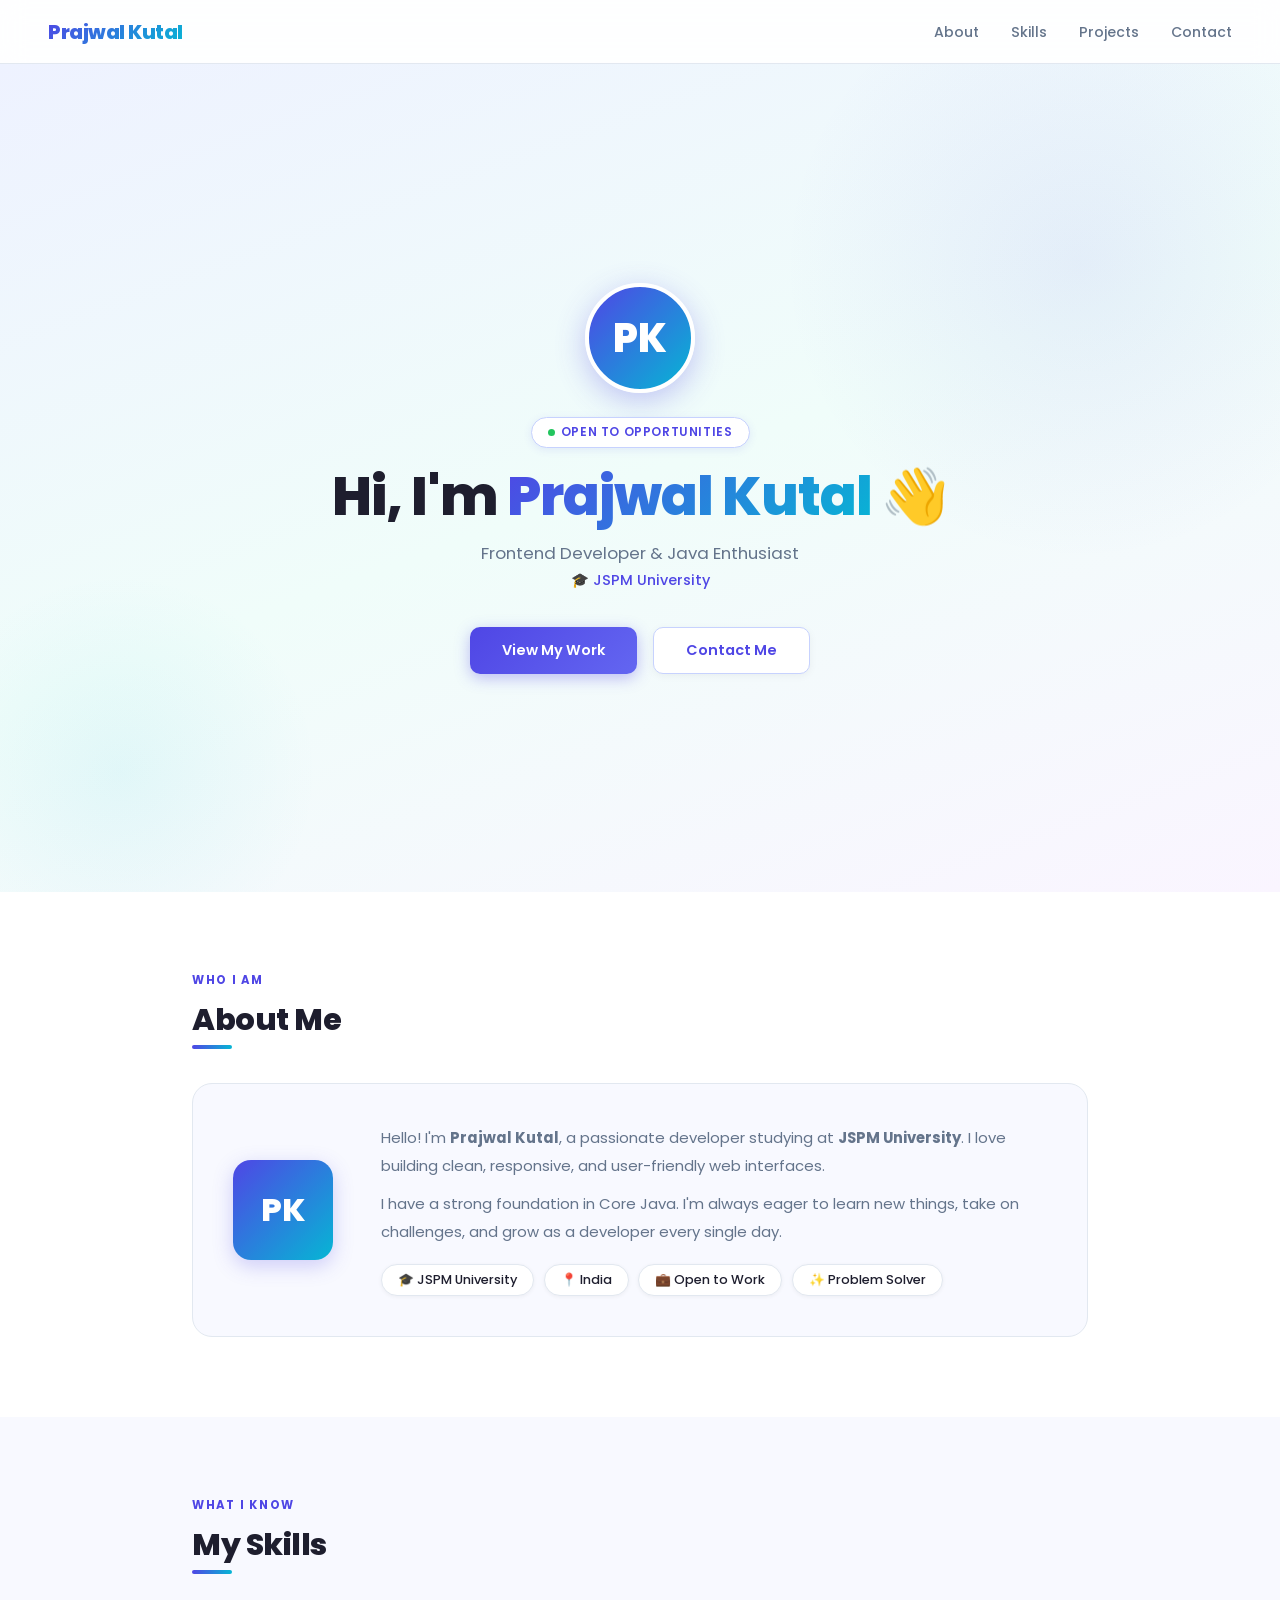
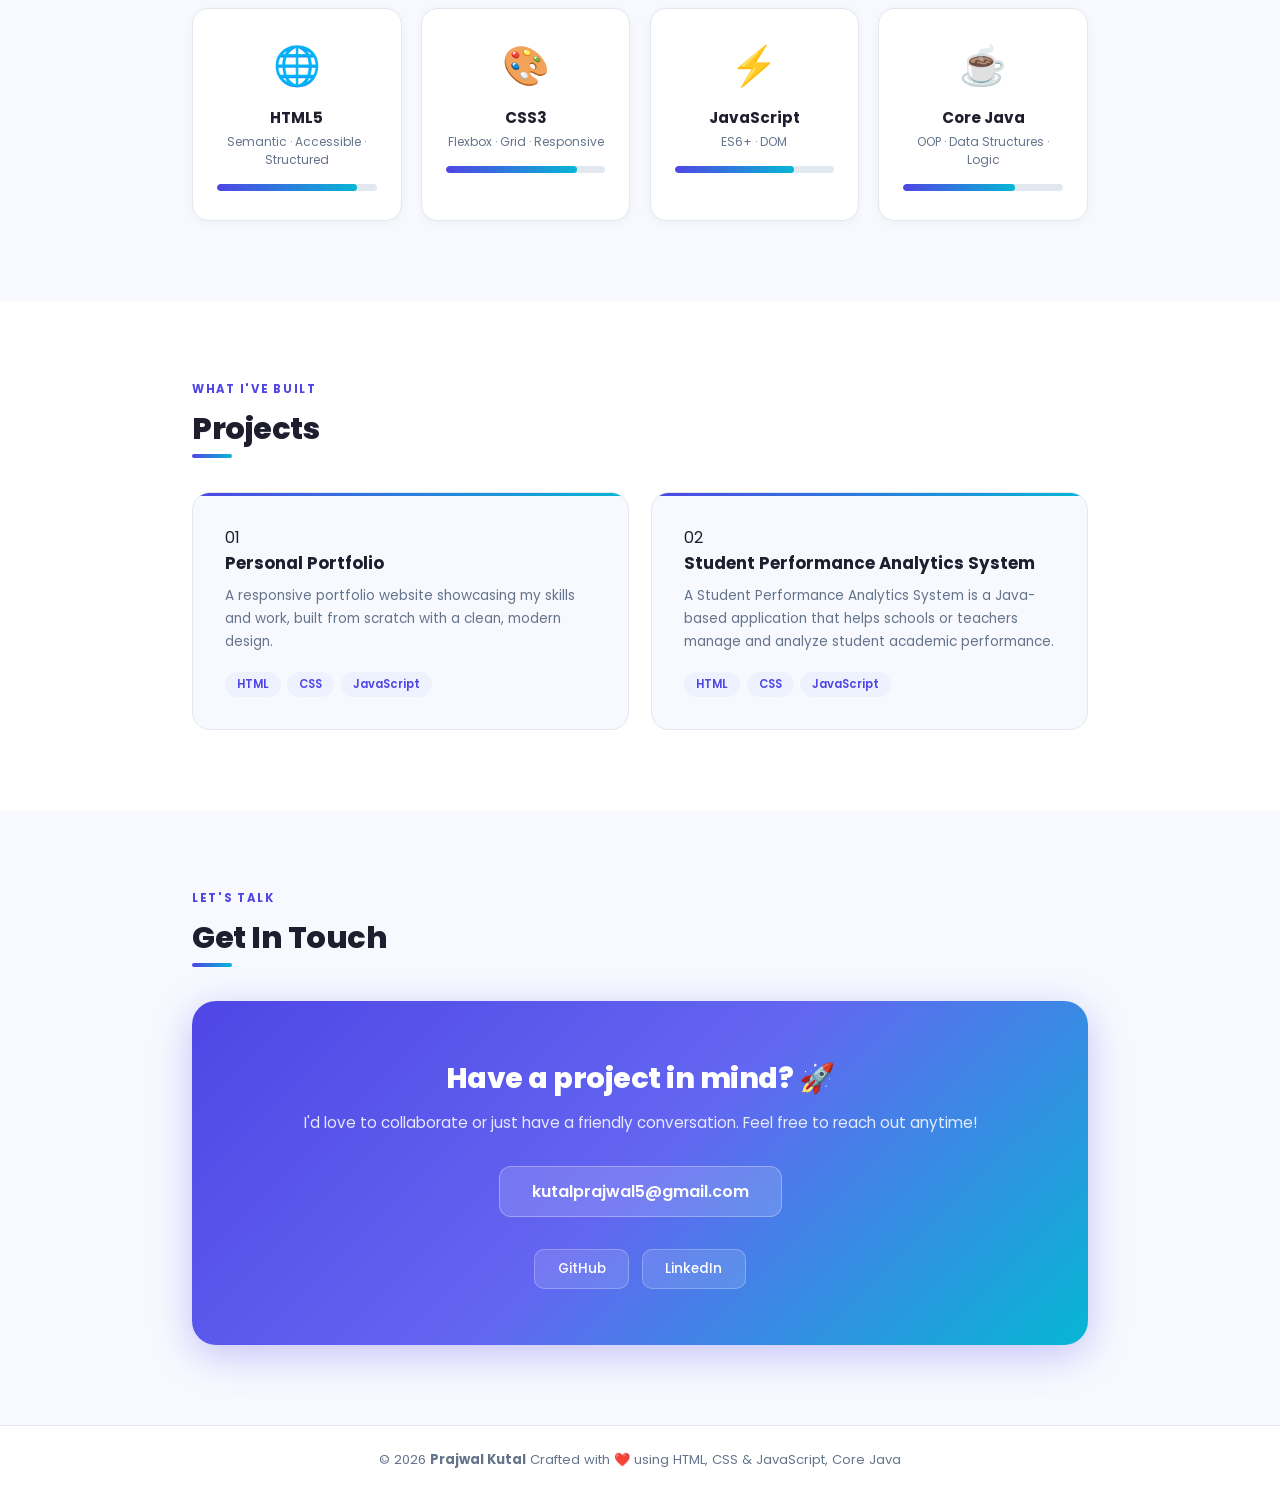
==== index.html @ bf202214 "Successfully Done myPortfolio" ====
<!DOCTYPE html>
<html lang="en">
<head>
  <meta charset="UTF-8" />
  <meta name="viewport" content="width=device-width, initial-scale=1.0"/>
  <title>Prajwal Kutal | Portfolio</title>
  <link href="https://fonts.googleapis.com/css2?family=Poppins:wght@300;400;500;600;700;800&display=swap" rel="stylesheet"/>
  <link rel="stylesheet" href="style.css">
</head>
<body>

<!-- ── NAVBAR ── -->
<nav>
  <div class="logo">Prajwal Kutal</div>
  <button class="hamburger" id="ham">☰</button>
  <ul class="nav-links" id="navLinks">
    <li><a href="#about">About</a></li>
    <li><a href="#skills">Skills</a></li>
    <li><a href="#projects">Projects</a></li>
    <li><a href="#contact">Contact</a></li>
  </ul>
</nav>

<!-- ── HERO ── -->
<section class="hero" id="home">
  <div class="hero-inner">
    <div class="hero-avatar">PK</div>
    <div class="hero-badge"><span class="dot"></span> Open to Opportunities</div>
    <h1>Hi, I'm <span>Prajwal Kutal</span> 👋</h1>
    <p class="hero-role">Frontend Developer & Java Enthusiast</p>
    <p class="hero-college">🎓 JSPM University</p>
    <div class="hero-btns">
      <a href="#projects" class="btn btn-primary">View My Work</a>
      <a href="#contact" class="btn btn-ghost">Contact Me</a>
    </div>
  </div>
</section>

<!-- ── ABOUT ── -->
<section id="about">
  <div class="sec">
    <div class="sec-header">
      <div class="sec-label">Who I Am</div>
      <div class="sec-title">About Me</div>
    </div>
    <div class="about-card">
      <div class="about-avatar-sm">PK</div>
      <div class="about-right">
        <p>Hello! I'm <strong>Prajwal Kutal</strong>, a passionate developer studying at <strong>JSPM University</strong>. I love building clean, responsive, and user-friendly web interfaces.</p>
        <p>I have a strong foundation in Core Java. I'm always eager to learn new things, take on challenges, and grow as a developer every single day.</p>
        <div class="info-chips">
          <span class="chip">🎓 JSPM University</span>
          <span class="chip">📍 India</span>
          <span class="chip">💼 Open to Work</span>
          <span class="chip">✨ Problem Solver</span>
        </div>
      </div>
    </div>
  </div>
</section>

<section id="skills" >
  <div class="sec">
    <div class="sec-header">
      <div class="sec-label">What I Know</div>
      <div class="sec-title">My Skills</div>
    </div>
    <div class="skills-grid" id="skillsGrid">
      <div class="skill-card" data-pct="88">
        <span class="skill-emoji">🌐</span>
        <div class="skill-name">HTML5</div>
        <div class="skill-level-txt">Semantic · Accessible · Structured</div>
        <div class="bar-bg"><div class="bar-fill"></div></div>
      </div>
      <div class="skill-card" data-pct="82">
        <span class="skill-emoji">🎨</span>
        <div class="skill-name">CSS3</div>
        <div class="skill-level-txt">Flexbox · Grid · Responsive</div>
        <div class="bar-bg"><div class="bar-fill"></div></div>
      </div>
      <div class="skill-card" data-pct="75">
        <span class="skill-emoji">⚡</span>
        <div class="skill-name">JavaScript</div>
        <div class="skill-level-txt">ES6+ · DOM</div>
        <div class="bar-bg"><div class="bar-fill"></div></div>
      </div>
      <div class="skill-card" data-pct="70">
        <span class="skill-emoji">☕</span>
        <div class="skill-name">Core Java</div>
        <div class="skill-level-txt">OOP · Data Structures · Logic</div>
        <div class="bar-bg"><div class="bar-fill"></div></div>
      </div>
    </div>
  </div>
</section>

<!-- ── PROJECTS ── -->
<section id="projects">
  <div class="sec">
    <div class="sec-header">
      <div class="sec-label">What I've Built</div>
      <div class="sec-title">Projects</div>
    </div>
    <div class="projects-grid">
      <div class="project-card">
        <div class="project-num">01</div>
        <div class="project-title">Personal Portfolio</div>
        <p class="project-desc">A responsive portfolio website showcasing my skills and work, built from scratch with a clean, modern design.</p>
        <div class="tags">
          <span class="tag">HTML</span><span class="tag">CSS</span><span class="tag">JavaScript</span>
        </div>
      </div>
      <div class="project-card">
        <div class="project-num">02</div>
        <div class="project-title">Student Performance Analytics System</div>
        <p class="project-desc">A Student Performance Analytics System is a Java-based application that helps schools or teachers manage and analyze student academic performance.</p>
        <div class="tags">
          <span class="tag">HTML</span><span class="tag">CSS</span><span class="tag">JavaScript</span>
        </div>
      </div>

    </div>
  </div>
</section>

<!-- ── CONTACT ── -->
<section id="contact" style="background: var(--bg);">
  <div class="sec">
    <div class="sec-header">
      <div class="sec-label">Let's Talk</div>
      <div class="sec-title">Get In Touch</div>
    </div>
    <div class="contact-card">
      <h3>Have a project in mind? 🚀</h3>
      <p>I'd love to collaborate or just have a friendly conversation. Feel free to reach out anytime!</p>
      <a href="mailto:kutalprajwal5@gmail.com" class="contact-email">kutalprajwal5@gmail.com</a>
      <div class="social-links">
        <a href="https://github.com/prajwalkutal" class="social-btn"  target="_blank" >
          GitHub
        </a>
        <a href="https://www.linkedin.com/in/prajwal-kutal-a06705308/" class="social-btn"  target="_blank" >
         
          LinkedIn
        </a>
        
      
      </div>
    </div>
  </div>
</section>

<!-- ── FOOTER ── -->
<footer>
  © 2026 <strong>Prajwal Kutal</strong> Crafted with ❤️ using HTML, CSS &amp; JavaScript, Core Java
</footer>

<script src="portfolio.js"></script>

</body>
</html>
---- style.css ----
:root {
  --primary: #4f46e5;
  --accent: #06b6d4;
  --bg: #f8f9ff;
  --card: #ffffff;
  --text: #1e1e2e;
  --muted: #64748b;
  --border: #e2e8f0;
}

* {
  margin: 0;
  padding: 0;
  box-sizing: border-box;
}
html {
  scroll-behavior: smooth;
}
body {
  font-family: "Poppins", sans-serif;
  background: var(--bg);
  color: var(--text);
}


/* NAVBAR */
nav {
  position: sticky;
  top: 0;
  z-index: 200;
  background: rgba(255, 255, 255, 0.85);
  /* background: rgba(246, 241, 241, 0.85); */
  backdrop-filter: blur(12px);
  border-bottom: 1px solid var(--border);
  padding: 0 3rem;
  height: 64px;
  display: flex;
  align-items: center;
  justify-content: space-between;
}
.logo {
  font-size: 1.25rem;
  font-weight: 800;
  letter-spacing: -0.5px;
  background: linear-gradient(135deg, var(--primary), var(--accent));
  background-clip: text;
  -webkit-text-fill-color: transparent;
}
.nav-links {
  display: flex;
  gap: 2rem;
  list-style: none;
}
.nav-links a {
  text-decoration: none;
  color: var(--muted);
  font-size: 0.88rem;
  font-weight: 500;
  position: relative;
  padding-bottom: 2px;
  transition: color 0.2s;
}
.nav-links a::after {
  content: "";
  position: absolute;
  left: 0;
  bottom: -2px;
  width: 0;
  height: 2px;
  background: var(--primary);
  border-radius: 2px;
  transition: width 0.3s;
}
.nav-links a:hover {
  color: var(--primary);
}
.nav-links a:hover::after {
  width: 100%;
}
.hamburger {
  display: none;
  background: none;
  border: none;
  font-size: 1.4rem;
  color: var(--primary);
  cursor: pointer;
}

.hero {
  min-height: 92vh;
  display: flex;
  align-items: center;
  justify-content: center;
  text-align: center;
  padding: 4rem 2rem;
  background: linear-gradient(160deg, #eef2ff 0%, #f0fdfa 50%, #faf5ff 100%);
  position: relative;
  overflow: hidden;
}
.hero::before,
.hero::after {
  content: "";
  position: absolute;
  border-radius: 50%;
  pointer-events: none;
}
.hero::before {
  width: 600px;
  height: 600px;
  top: -100px;
  right: -100px;
  background: radial-gradient(
    circle,
    rgba(79, 70, 229, 0.08) 0%,
    transparent 70%
  );
}
.hero::after {
  width: 400px;
  height: 400px;
  bottom: -80px;
  left: -80px;
  background: radial-gradient(
    circle,
    rgba(6, 182, 212, 0.07) 0%,
    transparent 70%
  );
}
.hero-inner {
  position: relative;
  max-width: 700px;
}

.hero-avatar {
  width: 110px;
  height: 110px;
  margin: 0 auto 1.5rem;
  background: linear-gradient(135deg, var(--primary), var(--accent));
  border-radius: 50%;
  display: flex;
  align-items: center;
  justify-content: center;
  font-size: 2.5rem;
  font-weight: 800;
  color: #fff;
  box-shadow: 0 8px 30px rgba(79, 70, 229, 0.3);
  border: 4px solid #fff;
}
.hero-badge {
  display: inline-flex;
  align-items: center;
  gap: 0.4rem;
  background: #fff;
  border: 1px solid #c7d2fe;
  color: var(--primary);
  font-size: 0.75rem;
  font-weight: 600;
  letter-spacing: 0.05em;
  text-transform: uppercase;
  padding: 0.35rem 1rem;
  border-radius: 100px;
  margin-bottom: 1.2rem;
  box-shadow: 0 2px 8px rgba(79, 70, 229, 0.1);
}
.dot {
  width: 7px;
  height: 7px;
  background: #22c55e;
  border-radius: 50%;
}

.hero h1 {
  font-size: clamp(2.2rem, 5vw, 3.4rem);
  font-weight: 800;
  letter-spacing: -1px;
  line-height: 1.1;
  margin-bottom: 0.8rem;
}
.hero h1 span {
  background: linear-gradient(135deg, var(--primary), var(--accent));
  background-clip: text;
  -webkit-text-fill-color: transparent;
}
.hero-role {
  font-size: 1.05rem;
  color: var(--muted);
  margin-bottom: 0.3rem;
}
.hero-college {
  font-size: 0.9rem;
  color: var(--primary);
  font-weight: 500;
  margin-bottom: 2.2rem;
}
.hero-btns {
  display: flex;
  gap: 1rem;
  justify-content: center;
  flex-wrap: wrap;
}
.btn {
  padding: 0.75rem 2rem;
  border-radius: 10px;
  font-family: "Poppins", sans-serif;
  font-size: 0.9rem;
  font-weight: 600;
  text-decoration: none;
  border: none;
  cursor: pointer;
  display: inline-flex;
  align-items: center;
  gap: 0.4rem;
  transition:
    transform 0.2s,
    box-shadow 0.2s;
}
.btn:hover {
  transform: translateY(-3px);
}
.btn-primary {
  background: linear-gradient(135deg, var(--primary), #6366f1);
  color: #fff;
  box-shadow: 0 4px 15px rgba(79, 70, 229, 0.35);
}
.btn-primary:hover {
  box-shadow: 0 8px 25px rgba(79, 70, 229, 0.45);
}
.btn-ghost {
  background: #fff;
  color: var(--primary);
  border: 1.5px solid #c7d2fe;
  box-shadow: 0 2px 8px rgba(0, 0, 0, 0.05);
}
.btn-ghost:hover {
  box-shadow: 0 6px 20px rgba(79, 70, 229, 0.15);
}


.sec {
  padding: 5rem 2rem;
  max-width: 960px;
  margin: 0 auto;
}
.sec-header {
  margin-bottom: 2.5rem;
}
.sec-label {
  font-size: 0.72rem;
  font-weight: 700;
  letter-spacing: 0.15em;
  text-transform: uppercase;
  color: var(--primary);
  margin-bottom: 0.5rem;
}
.sec-title {
  font-size: 1.9rem;
  font-weight: 800;
  letter-spacing: -0.5px;
  position: relative;
  display: inline-block;
}
.sec-title::after {
  content: "";
  position: absolute;
  left: 0;
  bottom: -6px;
  width: 40px;
  height: 4px;
  background: linear-gradient(90deg, var(--primary), var(--accent));
  border-radius: 4px;
}

/* ABOUT */
#about {
  background: #fff;
}
.about-card {
  background: var(--bg);
  border: 1px solid var(--border);
  border-radius: 20px;
  padding: 2.5rem;
  display: flex;
  gap: 3rem;
  align-items: center;
  flex-wrap: wrap;
}
.about-avatar-sm {
  width: 100px;
  height: 100px;
  flex-shrink: 0;
  background: linear-gradient(135deg, var(--primary), var(--accent));
  border-radius: 18px;
  display: flex;
  align-items: center;
  justify-content: center;
  font-size: 2rem;
  font-weight: 800;
  color: #fff;
  box-shadow: 0 6px 20px rgba(79, 70, 229, 0.25);
}
.about-right {
  flex: 1;
  min-width: 240px;
}
.about-right p {
  color: var(--muted);
  line-height: 1.85;
  font-size: 0.93rem;
  margin-bottom: 0.7rem;
}
.info-chips {
  display: flex;
  flex-wrap: wrap;
  gap: 0.6rem;
  margin-top: 1.2rem;
}
.chip {
  display: inline-flex;
  align-items: center;
  gap: 0.4rem;
  background: #fff;
  border: 1px solid var(--border);
  font-size: 0.8rem;
  font-weight: 500;
  padding: 0.35rem 1rem;
  border-radius: 100px;
  box-shadow: 0 1px 4px rgba(0, 0, 0, 0.05);
}

/* SKILLS */
.skills-grid {
  display: grid;
  grid-template-columns: repeat(auto-fit, minmax(200px, 1fr));
  gap: 1.2rem;
}
.skill-card {
  background: var(--card);
  border: 1px solid var(--border);
  border-radius: 16px;
  padding: 1.8rem 1.5rem;
  text-align: center;
  box-shadow: 0 2px 10px rgba(0, 0, 0, 0.04);
  transition:
    transform 0.2s,
    box-shadow 0.2s,
    border-color 0.2s;
}
.skill-card:hover {
  transform: translateY(-4px);
  box-shadow: 0 10px 30px rgba(79, 70, 229, 0.1);
  border-color: #c7d2fe;
}
.skill-emoji {
  font-size: 2.4rem;
  margin-bottom: 0.7rem;
  display: block;
}
.skill-name {
  font-weight: 700;
  font-size: 0.95rem;
  margin-bottom: 0.3rem;
}
.skill-level-txt {
  font-size: 0.75rem;
  color: var(--muted);
  margin-bottom: 0.9rem;
}
.bar-bg {
  background: #e2e8f0;
  border-radius: 100px;
  height: 7px;
  overflow: hidden;
}
.bar-fill {
  height: 100%;
  border-radius: 100px;
  background: linear-gradient(90deg, var(--primary), var(--accent));
  width: 0;
  transition: width 1.3s cubic-bezier(0.4, 0, 0.2, 1);
}

/* PROJECTS */
#projects {
  background: #fff;
}
.projects-grid {
  display: grid;
  grid-template-columns: repeat(auto-fit, minmax(270px, 1fr));
  gap: 1.4rem;
}
.project-card {
  background: var(--bg);
  border: 1px solid var(--border);
  border-radius: 18px;
  padding: 2rem;
  position: relative;
  overflow: hidden;
  transition:
    transform 0.25s,
    box-shadow 0.25s;
}
.project-card::before {
  content: "";
  position: absolute;
  top: 0;
  left: 0;
  right: 0;
  height: 3px;
  background: linear-gradient(90deg, var(--primary), var(--accent));
}
.project-card:hover {
  transform: translateY(-5px);
  box-shadow: 0 12px 35px rgba(0, 0, 0, 0.09);
}
.project-icon {
  font-size: 1.8rem;
  margin-bottom: 0.7rem;
  display: block;
}
.project-title {
  font-size: 1.05rem;
  font-weight: 700;
  margin-bottom: 0.5rem;
}
.project-desc {
  font-size: 0.85rem;
  color: var(--muted);
  line-height: 1.7;
  margin-bottom: 1.2rem;
}
.tags {
  display: flex;
  flex-wrap: wrap;
  gap: 0.4rem;
}
.tag {
  font-size: 0.72rem;
  font-weight: 600;
  background: #eef2ff;
  color: var(--primary);
  padding: 0.25rem 0.75rem;
  border-radius: 100px;
}

/* CONTACT */
.contact-card {
  background: linear-gradient(
    135deg,
    var(--primary) 0%,
    #6366f1 50%,
    var(--accent) 100%
  );
  border-radius: 24px;
  padding: 3.5rem 2rem;
  text-align: center;
  color: #fff;
  box-shadow: 0 10px 40px rgba(79, 70, 229, 0.3);
}
.contact-card h3 {
  font-size: 1.8rem;
  font-weight: 800;
  letter-spacing: -0.5px;
  margin-bottom: 0.7rem;
}
.contact-card p {
  opacity: 0.85;
  font-size: 0.95rem;
  margin-bottom: 2rem;
}
.contact-email {
  display: inline-block;
  color: #fff;
  text-decoration: none;
  font-size: 1rem;
  font-weight: 600;
  padding: 0.75rem 2rem;
  border-radius: 12px;
  margin-bottom: 2rem;
  background: rgba(255, 255, 255, 0.15);
  border: 1.5px solid rgba(255, 255, 255, 0.3);
  backdrop-filter: blur(6px);
  transition: background 0.2s;
}
.contact-email:hover {
  background: rgba(255, 255, 255, 0.25);
}
.social-links {
  display: flex;
  justify-content: center;
  gap: 0.8rem;
  flex-wrap: wrap;
}
.social-btn {
  text-decoration: none;
  color: #fff;
  font-size: 0.85rem;
  font-weight: 500;
  padding: 0.55rem 1.4rem;
  border-radius: 10px;
  background: rgba(255, 255, 255, 0.12);
  border: 1px solid rgba(255, 255, 255, 0.25);
  display: flex;
  align-items: center;
  gap: 0.4rem;
  transition:
    background 0.2s,
    transform 0.2s;
}
.social-btn:hover {
  background: rgba(255, 255, 255, 0.25);
  transform: translateY(-2px);
}

/* FOOTER */
footer {
  text-align: center;
  padding: 1.5rem;
  color: var(--muted);
  font-size: 0.82rem;
  border-top: 1px solid var(--border);
  background: #fff;
}

/* RESPONSIVE */
@media (max-width: 640px) {
  nav {
    padding: 0 1.2rem;
  }
  .hamburger {
    display: block;
  }
  .nav-links {
    display: none;
    flex-direction: column;
    position: absolute;
    top: 64px;
    left: 0;
    right: 0;
    background: rgba(255, 255, 255, 0.97);
    backdrop-filter: blur(10px);
    padding: 1.2rem 1.5rem;
    gap: 1.2rem;
    border-bottom: 1px solid var(--border);
    box-shadow: 0 6px 20px rgba(0, 0, 0, 0.07);
  }
  .nav-links.open {
    display: flex;
  }
  .about-card {
    flex-direction: column;
    text-align: center;
  }
}
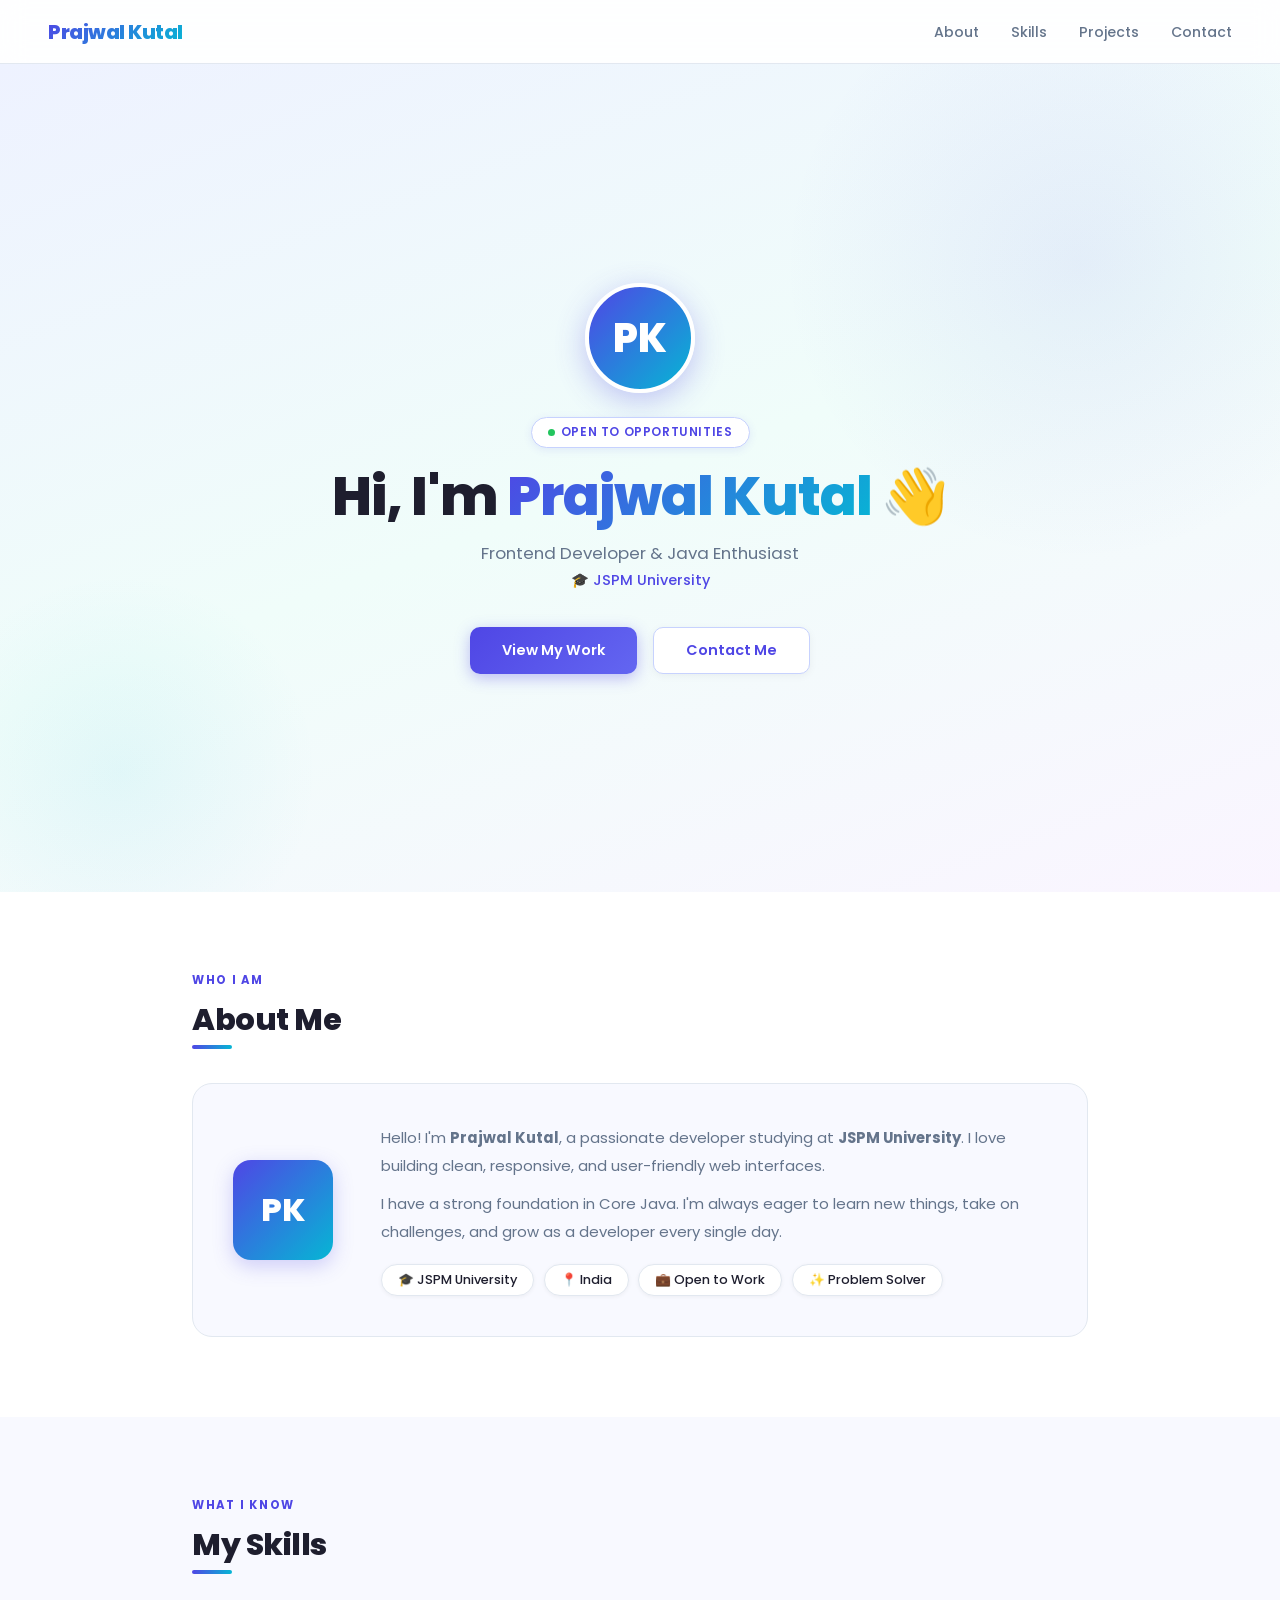
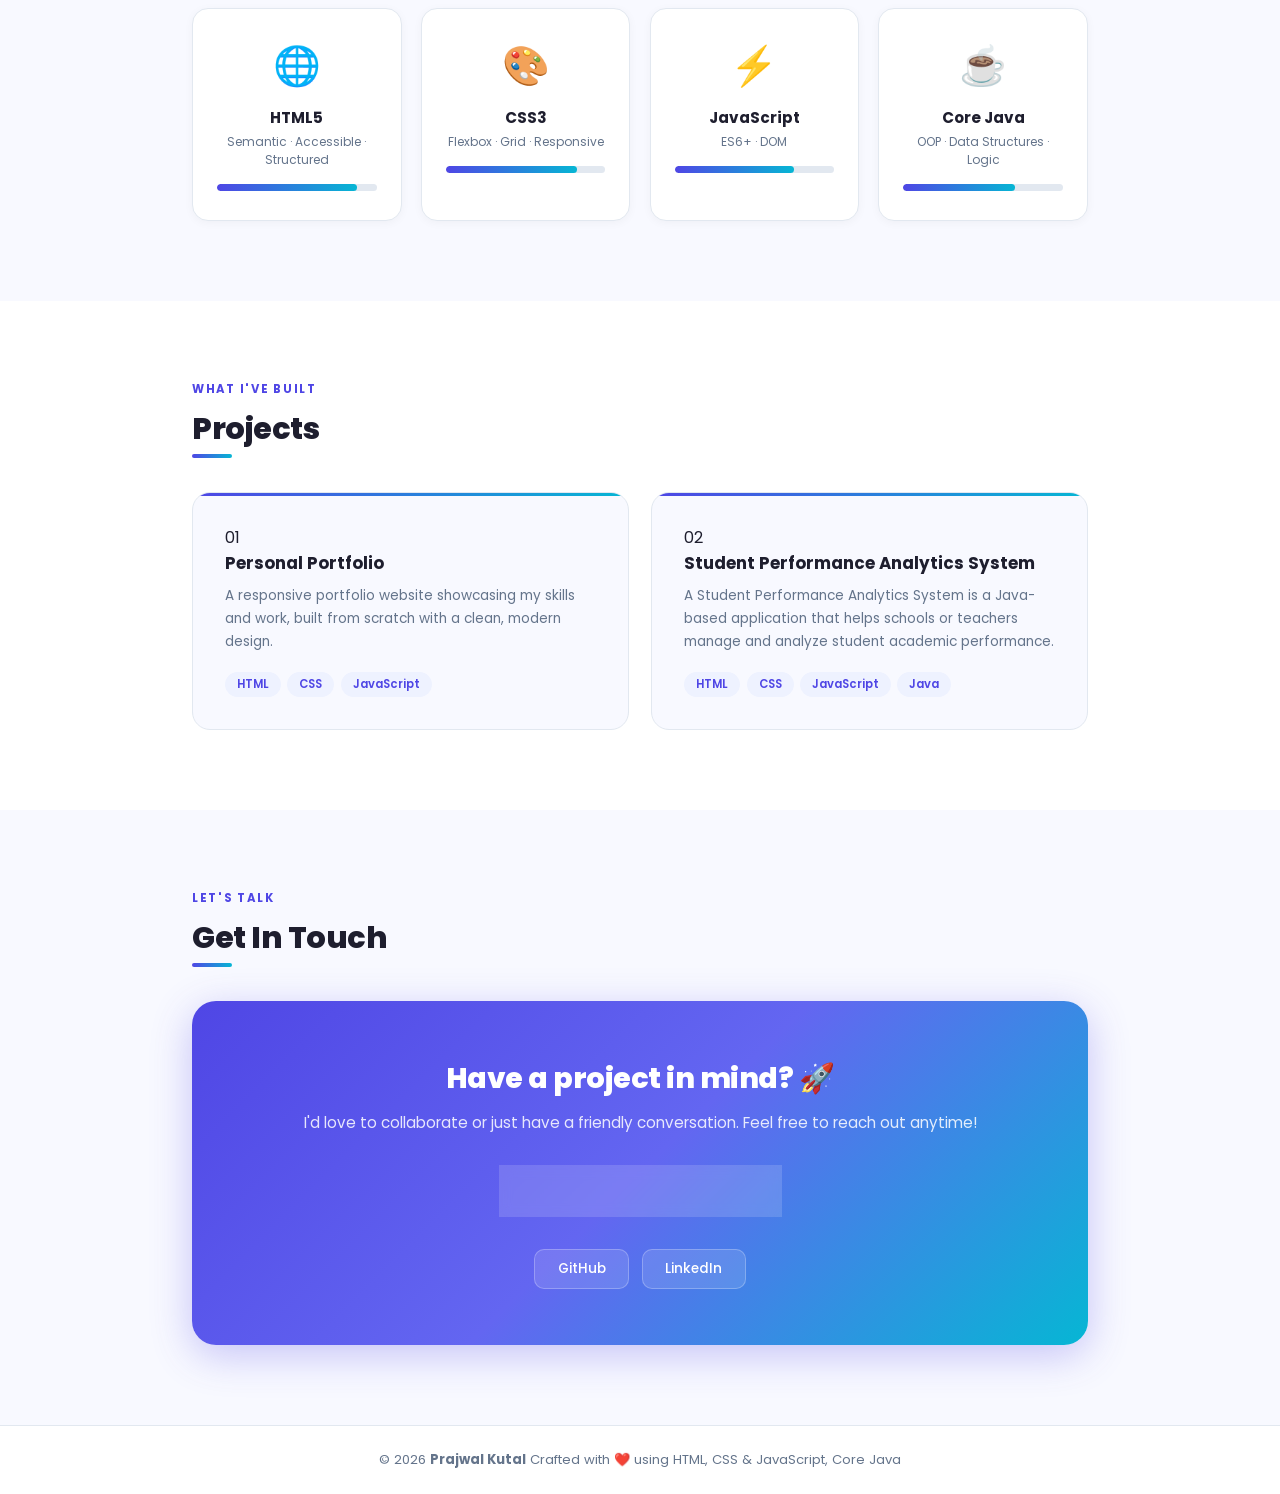
==== commit 41f65eef: "Update and rename portfolio.html to index.html" ====
--- a/index.html
+++ b/index.html
@@ -115,7 +115,7 @@
         <div class="project-title">Student Performance Analytics System</div>
         <p class="project-desc">A Student Performance Analytics System is a Java-based application that helps schools or teachers manage and analyze student academic performance.</p>
         <div class="tags">
-          <span class="tag">HTML</span><span class="tag">CSS</span><span class="tag">JavaScript</span>
+          <span class="tag">HTML</span><span class="tag">CSS</span><span class="tag">JavaScript</span><span class="tag">Java</span>
         </div>
       </div>
 
@@ -139,11 +139,8 @@
           GitHub
         </a>
         <a href="https://www.linkedin.com/in/prajwal-kutal-a06705308/" class="social-btn"  target="_blank" >
-         
           LinkedIn
         </a>
-        
-      
       </div>
     </div>
   </div>
@@ -157,4 +154,4 @@
 <script src="portfolio.js"></script>
 
 </body>
-</html>+</html>
